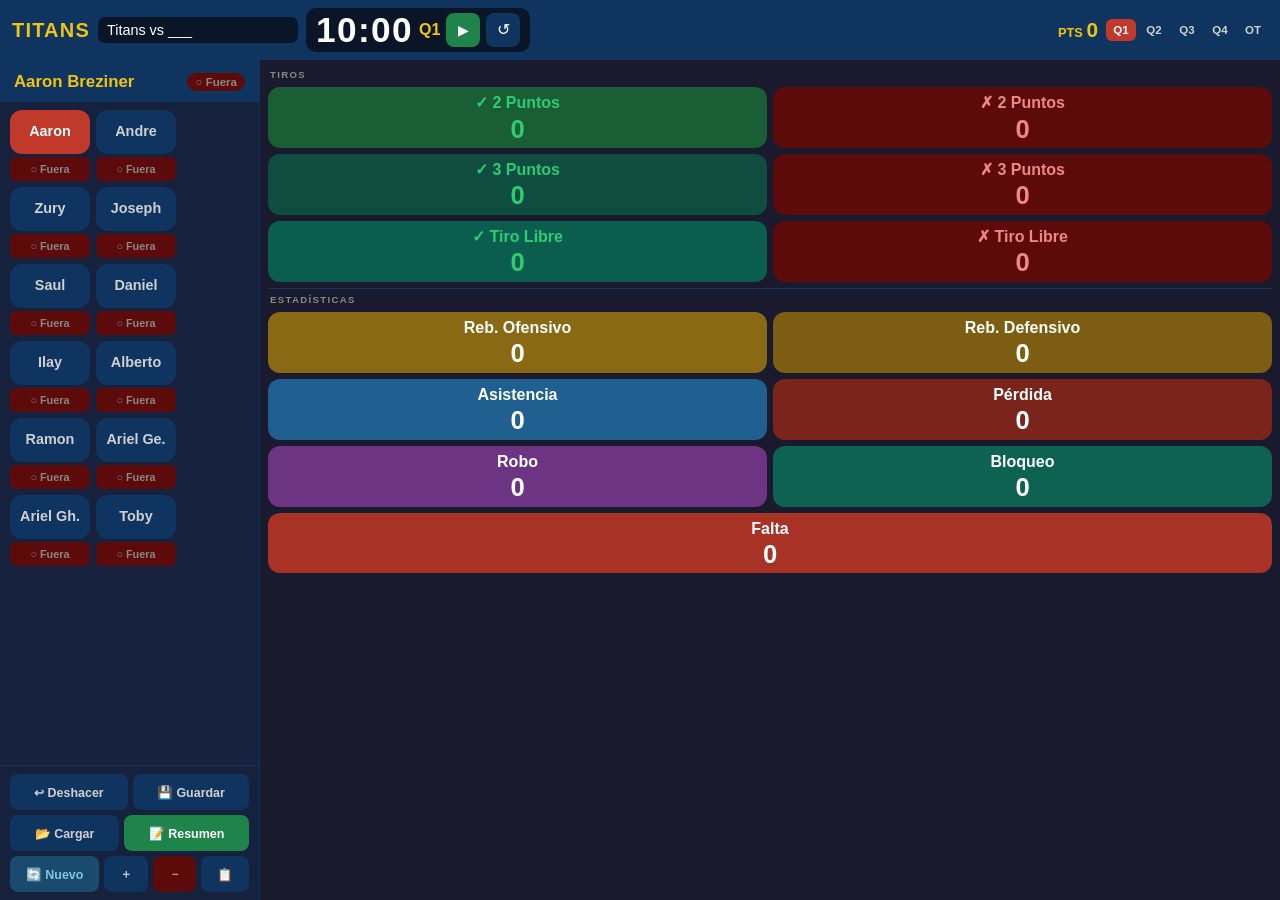
==== index.html @ 673db31d "Initial commit — Titans PWA stat tracker" ====
<!DOCTYPE html>
<html lang="es">
<head>
  <meta charset="UTF-8">
  <meta name="viewport" content="width=device-width, initial-scale=1, viewport-fit=cover">

  <!-- PWA / iOS -->
  <meta name="apple-mobile-web-app-capable" content="yes">
  <meta name="apple-mobile-web-app-status-bar-style" content="black-translucent">
  <meta name="apple-mobile-web-app-title" content="Titans">
  <meta name="theme-color" content="#1a1a2e">
  <link rel="apple-touch-icon" href="icon-192.svg">
  <link rel="manifest" href="manifest.json">

  <title>Titans Tracker</title>
  <link rel="stylesheet" href="style.css">
</head>
<body>
<div id="app">

  <!-- ═══ HEADER ═══════════════════════════════════════════════════════════ -->
  <header id="header">
    <div class="hd-brand">
      <span class="brand-text">TITANS</span>
      <input id="gameName" type="text" value="Titans vs ___"
             autocomplete="off" spellcheck="false" aria-label="Nombre del partido">
    </div>

    <div class="hd-clock">
      <div id="clockDisplay" class="clock-num">10:00</div>
      <span id="clockQuarter" class="clock-qtr">Q1</span>
      <button id="btnToggleClock" class="icon-btn play-btn" aria-label="Iniciar/Pausar">▶</button>
      <button id="btnResetClock"  class="icon-btn"          aria-label="Resetear cuarto">↺</button>
    </div>

    <div class="hd-right">
      <div class="score-box">PTS <span id="scoreVal">0</span></div>
      <div id="quarterSelector" class="qtr-sel" role="group" aria-label="Cuarto"></div>
    </div>
  </header>

  <!-- ═══ CUERPO (split en landscape) ════════════════════════════════════ -->
  <div class="app-body">

    <!-- Panel izquierdo (landscape) / sección superior (portrait) -->
    <aside id="panelLeft">

      <!-- Jugador activo -->
      <div id="activeBadge" class="active-badge">
        <div id="activeName" class="active-name">Selecciona un jugador</div>
        <div id="activeStatus" class="active-status"></div>
      </div>

      <!-- Lista de jugadores (scroll horizontal) -->
      <div id="playerList" class="player-list" role="list"></div>

      <!-- Log de acciones (solo visible en landscape) -->
      <div id="actionLog" class="action-log landscape-only"></div>

      <!-- Controles -->
      <div class="ctrl-bar">
        <button id="btnUndo"     class="ctrl-btn">↩ Deshacer</button>
        <button id="btnSave"     class="ctrl-btn">💾 Guardar</button>
        <button id="btnLoad"     class="ctrl-btn">📂 Cargar</button>
        <button id="btnReport"   class="ctrl-btn accent-btn">📝 Resumen</button>
        <button id="btnNewGame"  class="ctrl-btn new-game-btn">🔄 Nuevo</button>
        <button id="btnAdd"      class="ctrl-btn">＋</button>
        <button id="btnRemove"   class="ctrl-btn danger-btn">－</button>
        <button id="btnTable"    class="ctrl-btn">📋</button>
      </div>
    </aside>

    <!-- Panel derecho: botones de estadísticas -->
    <main id="panelRight">
      <div id="statGrid" class="stat-grid" role="group" aria-label="Estadísticas"></div>
    </main>

  </div><!-- /app-body -->

  <!-- ═══ TABLA (toggle) ══════════════════════════════════════════════════ -->
  <section id="tableSection" class="table-section hidden" aria-live="polite">
    <div class="table-topbar">
      <span>ESTADÍSTICAS EN VIVO</span>
      <button id="btnCloseTable" class="close-btn">✕</button>
    </div>
    <div class="table-scroll">
      <table id="statsTable"></table>
    </div>
  </section>

</div><!-- /app -->

<!-- Toast notifications -->
<div id="toast" role="status" aria-live="polite"></div>

<!-- SheetJS — cargado async; SW lo cachea para uso offline -->
<script src="https://cdn.sheetjs.com/xlsx-0.20.2/package/dist/xlsx.full.min.js" defer></script>
<script src="app.js" defer></script>
</body>
</html>
---- style.css ----
/* ═══ VARIABLES ══════════════════════════════════════════════════════════════ */
:root {
  --bg:      #1a1a2e;
  --bg2:     #16213e;
  --bg3:     #0f3460;
  --bg4:     #0a1628;
  --accent:  #c0392b;
  --yellow:  #f1c40f;
  --green:   #1e8449;
  --dkgreen: #0b3a20;
  --dkred:   #5c0a0a;
  --white:   #ffffff;
  --lt:      #d0d0d0;
  --mid:     #888888;
  --font:    -apple-system, "SF Pro Display", "Helvetica Neue", Arial, sans-serif;
  --radius:  12px;
  --hdr:     56px;    /* header height */
  --safe-b:  env(safe-area-inset-bottom, 0px);
}

/* ═══ RESET ══════════════════════════════════════════════════════════════════ */
*, *::before, *::after { box-sizing: border-box; margin: 0; padding: 0; }
html, body {
  height: 100%; width: 100%;
  background: var(--bg); color: var(--white);
  font-family: var(--font);
  overflow: hidden;
  -webkit-tap-highlight-color: transparent;
  -webkit-touch-callout: none;
  user-select: none;
}
button { border: none; cursor: pointer; font-family: var(--font); background: transparent; }
input  { border: none; outline: none; font-family: var(--font); color: var(--white); }

/* ═══ APP SHELL ══════════════════════════════════════════════════════════════ */
#app {
  display: flex;
  flex-direction: column;
  height: 100dvh;          /* dynamic viewport — respects iOS keyboard */
  max-height: 100dvh;
  overflow: hidden;
}

/* ═══ HEADER ════════════════════════════════════════════════════════════════ */
#header {
  display: flex;
  align-items: center;
  gap: 8px;
  padding: 0 12px;
  height: var(--hdr);
  background: var(--bg3);
  flex-shrink: 0;
  padding-top: env(safe-area-inset-top, 0px);
}

.hd-brand {
  display: flex;
  align-items: center;
  gap: 8px;
  flex: 0 0 auto;
}
.brand-text {
  font-size: 1.25rem;
  font-weight: 900;
  color: var(--yellow);
  letter-spacing: 0.06em;
  white-space: nowrap;
}
#gameName {
  background: var(--bg4);
  color: var(--white);
  font-size: 0.8rem;
  padding: 5px 9px;
  border-radius: 7px;
  width: 140px;
}
#gameName::placeholder { color: var(--mid); }

/* Clock block */
.hd-clock {
  display: flex;
  align-items: center;
  gap: 6px;
  background: var(--bg4);
  border-radius: 10px;
  padding: 4px 10px;
  flex: 0 0 auto;
}
.clock-num {
  font-size: 1.9rem;
  font-weight: 900;
  font-variant-numeric: tabular-nums;
  letter-spacing: 0.04em;
  color: var(--white);
  min-width: 3.8ch;
  transition: color 0.3s;
  line-height: 1;
}
.clock-num.red    { color: #e74c3c; }
.clock-num.yellow { color: var(--yellow); }
.clock-num.flash  { animation: flashRed 0.5s ease-in-out 4; }

@keyframes flashRed {
  0%, 100% { color: var(--white); }
  50%       { color: #e74c3c; }
}

.clock-qtr {
  font-size: 1rem;
  font-weight: 800;
  color: var(--yellow);
  min-width: 2ch;
}

.icon-btn {
  background: var(--bg3);
  color: var(--white);
  border-radius: 8px;
  width: 34px; height: 34px;
  font-size: 1rem;
  display: flex; align-items: center; justify-content: center;
  transition: background 0.15s;
  flex-shrink: 0;
}
.icon-btn:active  { opacity: 0.7; }
.play-btn         { background: var(--green); font-size: 0.9rem; }
.play-btn.paused  { background: var(--accent); }

/* Quarter + Score */
.hd-right {
  display: flex;
  align-items: center;
  gap: 8px;
  margin-left: auto;
  flex-shrink: 0;
}
.score-box {
  font-size: 0.8rem;
  font-weight: 700;
  color: var(--yellow);
  white-space: nowrap;
}
.score-box span { font-size: 1.3rem; }

.qtr-sel { display: flex; gap: 3px; }
.qtr-sel button {
  background: var(--bg3);
  color: var(--lt);
  font-size: 0.72rem;
  font-weight: 700;
  padding: 5px 6px;
  border-radius: 6px;
  min-width: 30px;
  transition: background 0.12s, color 0.12s;
}
.qtr-sel button.active { background: var(--accent); color: var(--white); }
.qtr-sel button:active { opacity: 0.7; }

/* ═══ APP BODY (split layout on landscape) ═══════════════════════════════════ */
.app-body {
  display: flex;
  flex-direction: column;
  flex: 1;
  overflow: hidden;
  min-height: 0;
}

/* Landscape: side-by-side */
@media (orientation: landscape) and (min-width: 680px) {
  .app-body {
    flex-direction: row;
  }
  #panelLeft {
    width: 260px;
    min-width: 220px;
    max-width: 300px;
    flex-shrink: 0;
    border-right: 1px solid var(--bg3);
    overflow-y: auto;
    display: flex !important;
    flex-direction: column;
  }
  #panelRight {
    flex: 1;
    min-width: 0;
  }
  .landscape-only { display: flex !important; }
  .player-list {
    flex-wrap: wrap !important;
    overflow-x: visible !important;
    overflow-y: auto !important;
  }
  .player-wrap { flex-direction: column; }
}

/* ═══ LEFT PANEL ════════════════════════════════════════════════════════════ */
#panelLeft {
  background: var(--bg2);
  flex-shrink: 0;
  display: flex;
  flex-direction: column;
  gap: 0;
}

/* Active player badge */
.active-badge {
  padding: 8px 14px 6px;
  background: var(--bg3);
  display: flex;
  align-items: center;
  justify-content: space-between;
  flex-shrink: 0;
  min-height: 42px;
}
.active-name {
  font-size: 1.05rem;
  font-weight: 800;
  color: var(--yellow);
  white-space: nowrap;
  overflow: hidden;
  text-overflow: ellipsis;
}
.active-status {
  font-size: 0.72rem;
  font-weight: 600;
  padding: 3px 8px;
  border-radius: 20px;
  white-space: nowrap;
  flex-shrink: 0;
  margin-left: 8px;
}
.active-status.in  { background: var(--dkgreen); color: #2ecc71; }
.active-status.out { background: var(--dkred);   color: var(--mid); }

/* Player list — horizontal scroll on portrait, wrap on landscape */
.player-list {
  display: flex;
  flex-direction: row;
  flex-wrap: nowrap;
  overflow-x: auto;
  overflow-y: hidden;
  gap: 6px;
  padding: 8px 10px;
  background: var(--bg2);
  flex-shrink: 0;
  -webkit-overflow-scrolling: touch;
  scrollbar-width: none;
}
.player-list::-webkit-scrollbar { display: none; }

.player-wrap {
  display: flex;
  flex-direction: column;
  gap: 3px;
  flex-shrink: 0;
}

/* Main player selection button */
.player-btn {
  background: var(--bg3);
  color: var(--lt);
  font-size: 0.82rem;
  font-weight: 700;
  padding: 8px 10px;
  border-radius: var(--radius);
  min-width: 72px;
  min-height: 44px;
  text-align: center;
  transition: background 0.12s, box-shadow 0.12s;
  line-height: 1.2;
  position: relative;
}
.player-btn.selected {
  background: var(--accent);
  color: var(--white);
}
.player-btn.on-court {
  box-shadow: 0 0 0 2.5px #2ecc71;
}
.player-btn.selected.on-court {
  box-shadow: 0 0 0 2.5px #2ecc71, 0 0 12px rgba(46,204,113,0.35);
}
.player-btn:active { opacity: 0.75; }

/* Court toggle */
.court-btn {
  font-size: 0.68rem;
  font-weight: 700;
  padding: 3px 6px;
  border-radius: 6px;
  min-height: 24px;
  background: var(--dkred);
  color: var(--mid);
  text-align: center;
  transition: background 0.12s, color 0.12s;
}
.court-btn.in {
  background: var(--dkgreen);
  color: #2ecc71;
}
.court-btn:active { opacity: 0.7; }

/* Action log (landscape only) */
.action-log {
  display: none;
  flex-direction: column;
  gap: 3px;
  padding: 8px 10px;
  overflow-y: auto;
  flex: 1;
  min-height: 0;
}
.log-entry {
  font-size: 0.72rem;
  color: var(--lt);
  padding: 3px 6px;
  border-radius: 5px;
  background: var(--bg4);
  white-space: nowrap;
  overflow: hidden;
  text-overflow: ellipsis;
}
.log-entry.undo { color: #e74c3c; }

/* Controls bar */
.ctrl-bar {
  display: flex;
  flex-wrap: wrap;
  gap: 5px;
  padding: 8px 10px;
  padding-bottom: max(8px, var(--safe-b));
  background: var(--bg2);
  border-top: 1px solid var(--bg3);
  flex-shrink: 0;
}
.ctrl-btn {
  background: var(--bg3);
  color: var(--lt);
  font-size: 0.78rem;
  font-weight: 600;
  padding: 8px 10px;
  border-radius: 8px;
  min-height: 36px;
  flex: 1 1 auto;
  white-space: nowrap;
  transition: opacity 0.12s;
}
.ctrl-btn:active  { opacity: 0.65; }
.ctrl-btn.accent-btn   { background: var(--green);  color: var(--white); font-weight: 700; }
.ctrl-btn.danger-btn   { background: var(--dkred);  color: #e88; }
.ctrl-btn.new-game-btn { background: #1a4a6e;       color: #7ec8e3; font-weight: 700; }

/* ═══ STAT GRID ══════════════════════════════════════════════════════════════ */
#panelRight {
  flex: 1;
  min-height: 0;
  display: flex;
  flex-direction: column;
  overflow: hidden;
}

.stat-grid {
  display: grid;
  grid-template-columns: 1fr 1fr;
  gap: 6px;
  padding: 8px;
  flex: 1;
  overflow-y: auto;
  align-content: start;
  -webkit-overflow-scrolling: touch;
  scrollbar-width: none;
}
.stat-grid::-webkit-scrollbar { display: none; }

/* Section dividers inside the stat grid */
.stat-section-label {
  grid-column: 1 / -1;
  font-size: 0.6rem;
  font-weight: 800;
  color: var(--mid);
  letter-spacing: 0.14em;
  text-transform: uppercase;
  padding: 4px 2px 0;
  border-top: 1px solid var(--bg3);
  line-height: 1.4;
}
.stat-section-label:first-child { border-top: none; padding-top: 0; }

.stat-btn {
  background: var(--btn-color, var(--bg3));
  color: var(--white);
  border-radius: var(--radius);
  display: flex;
  flex-direction: column;
  align-items: center;
  justify-content: center;
  gap: 4px;
  padding: 6px 8px;
  min-height: 52px;
  font-weight: 700;
  transition: opacity 0.1s;
  position: relative;
  overflow: hidden;
}
.stat-btn:active { opacity: 0.75; }

/* Ripple on tap */
.stat-btn::after {
  content: '';
  position: absolute;
  inset: 0;
  background: rgba(255,255,255,0.15);
  border-radius: inherit;
  transform: scale(0);
  opacity: 0;
  transition: transform 0.2s ease-out, opacity 0.2s;
}
.stat-btn.tapped::after {
  transform: scale(1);
  opacity: 1;
}

/* Pop animation */
@keyframes pop {
  0%   { transform: scale(1); }
  35%  { transform: scale(0.91); }
  100% { transform: scale(1); }
}
.stat-btn.tapped { animation: pop 0.18s ease-out; }

.stat-label {
  font-size: clamp(0.72rem, 1.8vw, 0.92rem);
  line-height: 1.2;
  text-align: center;
  pointer-events: none;
}
.stat-count {
  font-size: clamp(1.1rem, 3vw, 1.5rem);
  font-weight: 900;
  font-variant-numeric: tabular-nums;
  line-height: 1;
  pointer-events: none;
}

/* ═══ TABLE ══════════════════════════════════════════════════════════════════ */
.table-section {
  background: var(--bg2);
  border-top: 2px solid var(--bg3);
  display: flex;
  flex-direction: column;
  max-height: 45vh;
  flex-shrink: 0;
  transition: max-height 0.25s ease;
}
.table-section.hidden { display: none; }

.table-topbar {
  display: flex;
  justify-content: space-between;
  align-items: center;
  padding: 6px 12px;
  font-size: 0.75rem;
  font-weight: 700;
  color: var(--mid);
  letter-spacing: 0.08em;
  flex-shrink: 0;
}
.close-btn {
  color: var(--mid);
  font-size: 1rem;
  padding: 4px 8px;
}
.close-btn:active { color: var(--white); }

.table-scroll {
  overflow: auto;
  -webkit-overflow-scrolling: touch;
  flex: 1;
}

#statsTable {
  border-collapse: collapse;
  min-width: 100%;
  font-size: 0.78rem;
  white-space: nowrap;
}
#statsTable th {
  background: var(--bg3);
  color: var(--yellow);
  font-weight: 700;
  padding: 6px 8px;
  text-align: center;
  position: sticky;
  top: 0;
  z-index: 2;
}
#statsTable td {
  padding: 5px 8px;
  text-align: center;
  color: var(--lt);
  border-bottom: 1px solid var(--bg3);
}
#statsTable td:first-child, #statsTable th:first-child {
  text-align: left;
  position: sticky;
  left: 0;
  background: var(--bg4);
  z-index: 1;
  min-width: 110px;
  font-weight: 600;
}
#statsTable th:first-child { background: var(--bg3); z-index: 3; }
#statsTable tr:nth-child(even) td { background: var(--bg2); }
#statsTable tr:nth-child(even) td:first-child { background: #111c30; }
#statsTable tr.selected td { background: rgba(192,57,43,0.18); }
#statsTable tr.selected td:first-child { background: rgba(192,57,43,0.25); }
#statsTable .total-row td { background: var(--bg3) !important; color: var(--yellow); font-weight: 700; }

/* ═══ TOAST ══════════════════════════════════════════════════════════════════ */
#toast {
  position: fixed;
  bottom: calc(80px + var(--safe-b));
  left: 50%;
  transform: translateX(-50%) translateY(12px);
  background: rgba(15,52,96,0.97);
  color: var(--white);
  font-size: 0.85rem;
  font-weight: 600;
  padding: 10px 22px;
  border-radius: 24px;
  border: 1px solid var(--bg3);
  pointer-events: none;
  opacity: 0;
  transition: opacity 0.2s, transform 0.2s;
  z-index: 999;
  white-space: nowrap;
  backdrop-filter: blur(8px);
}
#toast.show {
  opacity: 1;
  transform: translateX(-50%) translateY(0);
}

/* ═══ SCROLLBAR (desktop) ════════════════════════════════════════════════════ */
::-webkit-scrollbar       { width: 5px; height: 5px; }
::-webkit-scrollbar-track { background: var(--bg); }
::-webkit-scrollbar-thumb { background: var(--bg3); border-radius: 3px; }

/* ═══ LANDSCAPE PHONE (iPhone horizontal) ════════════════════════════════════ */
@media (orientation: landscape) and (max-width: 679px) {
  :root { --hdr: 46px; }
  .clock-num { font-size: 1.4rem; }
  .stat-btn  { min-height: 40px; }
  .stat-count { font-size: 1rem; }
}

/* ═══ LARGE TABLET / DESKTOP (iPad Pro, Mac) ════════════════════════════════ */
@media (min-width: 1024px) {
  :root { --hdr: 60px; }
  .stat-label  { font-size: 1rem; }
  .stat-count  { font-size: 1.6rem; }
  .clock-num   { font-size: 2.2rem; }
  .player-btn  { min-width: 80px; font-size: 0.9rem; }
  #gameName    { width: 200px; font-size: 0.9rem; }
}

/* ═══ SHOT BUTTONS ═══════════════════════════════════════════════════════════ */
.shot-made { color: #2ecc71 !important; }
.shot-miss { color: #e88 !important; }

/* ═══ FOULED-OUT STATES ══════════════════════════════════════════════════════ */
.player-btn.fouled-out {
  background: #2a0a0a;
  color: var(--mid);
  opacity: 0.8;
}
.player-btn.fouled-out.selected {
  background: #3a0f0f;
  box-shadow: 0 0 0 2px var(--accent);
}
.court-btn.fouled-out {
  background: #3a0f0f;
  color: var(--accent);
  font-weight: 800;
}
.active-status.fouled-out {
  background: var(--accent);
  color: var(--white);
}

/* ═══ FALT COLORING IN TABLE ═════════════════════════════════════════════════ */
#statsTable td.falt-4 { color: var(--yellow); font-weight: 700; }
#statsTable td.falt-5 { color: #e74c3c; font-weight: 900; }

/* Row highlight for fouled-out players in table */
#statsTable tr.row-fouled-out td { color: var(--mid); }
#statsTable tr.row-fouled-out td:first-child { color: #e88; }

/* Footnote row at table bottom */
#statsTable tfoot td.foul-note {
  color: var(--accent);
  font-size: 0.7rem;
  font-style: italic;
  padding: 4px 8px;
  text-align: left;
  background: var(--bg2) !important;
}

/* Log entry for foul-out events */
.log-entry.foul-out-entry {
  color: var(--accent);
  font-weight: 700;
  background: rgba(192,57,43,0.12);
}
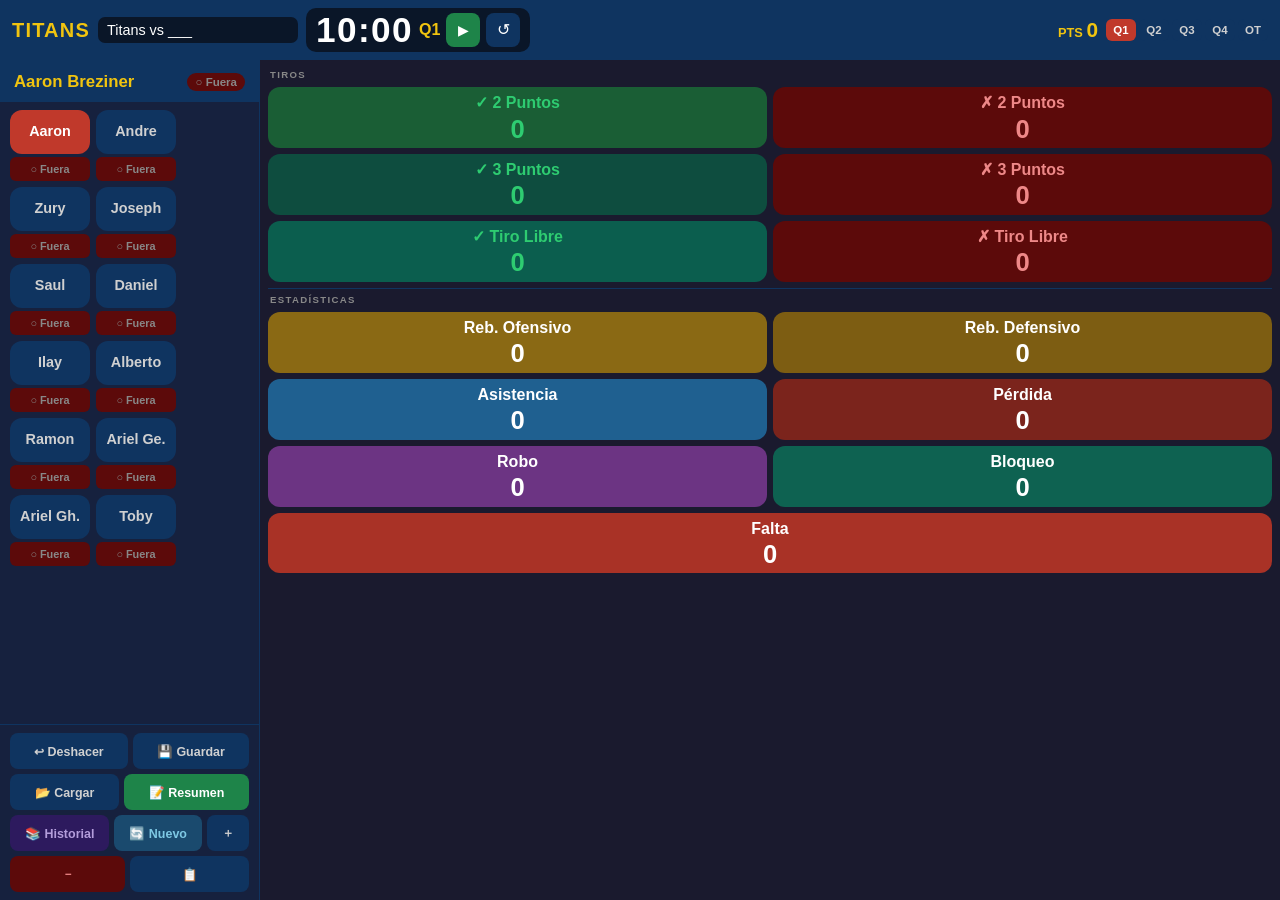
==== commit 6b3ddc7f: "Add match history tracking with season stats and player progression" ====
--- a/index.html
+++ b/index.html
@@ -62,8 +62,9 @@
         <button id="btnUndo"     class="ctrl-btn">↩ Deshacer</button>
         <button id="btnSave"     class="ctrl-btn">💾 Guardar</button>
         <button id="btnLoad"     class="ctrl-btn">📂 Cargar</button>
-        <button id="btnReport"   class="ctrl-btn accent-btn">📝 Resumen</button>
-        <button id="btnNewGame"  class="ctrl-btn new-game-btn">🔄 Nuevo</button>
+        <button id="btnReport"    class="ctrl-btn accent-btn">📝 Resumen</button>
+        <button id="btnHistorial" class="ctrl-btn hist-btn">📚 Historial</button>
+        <button id="btnNewGame"   class="ctrl-btn new-game-btn">🔄 Nuevo</button>
         <button id="btnAdd"      class="ctrl-btn">＋</button>
         <button id="btnRemove"   class="ctrl-btn danger-btn">－</button>
         <button id="btnTable"    class="ctrl-btn">📋</button>
--- a/style.css
+++ b/style.css
@@ -348,7 +348,8 @@
 .ctrl-btn:active  { opacity: 0.65; }
 .ctrl-btn.accent-btn   { background: var(--green);  color: var(--white); font-weight: 700; }
 .ctrl-btn.danger-btn   { background: var(--dkred);  color: #e88; }
-.ctrl-btn.new-game-btn { background: #1a4a6e;       color: #7ec8e3; font-weight: 700; }
+.ctrl-btn.new-game-btn { background: #1a4a6e; color: #7ec8e3; font-weight: 700; }
+.ctrl-btn.hist-btn     { background: #2d1a5e; color: #b39ddb; font-weight: 700; }
 
 /* ═══ STAT GRID ══════════════════════════════════════════════════════════════ */
 #panelRight {
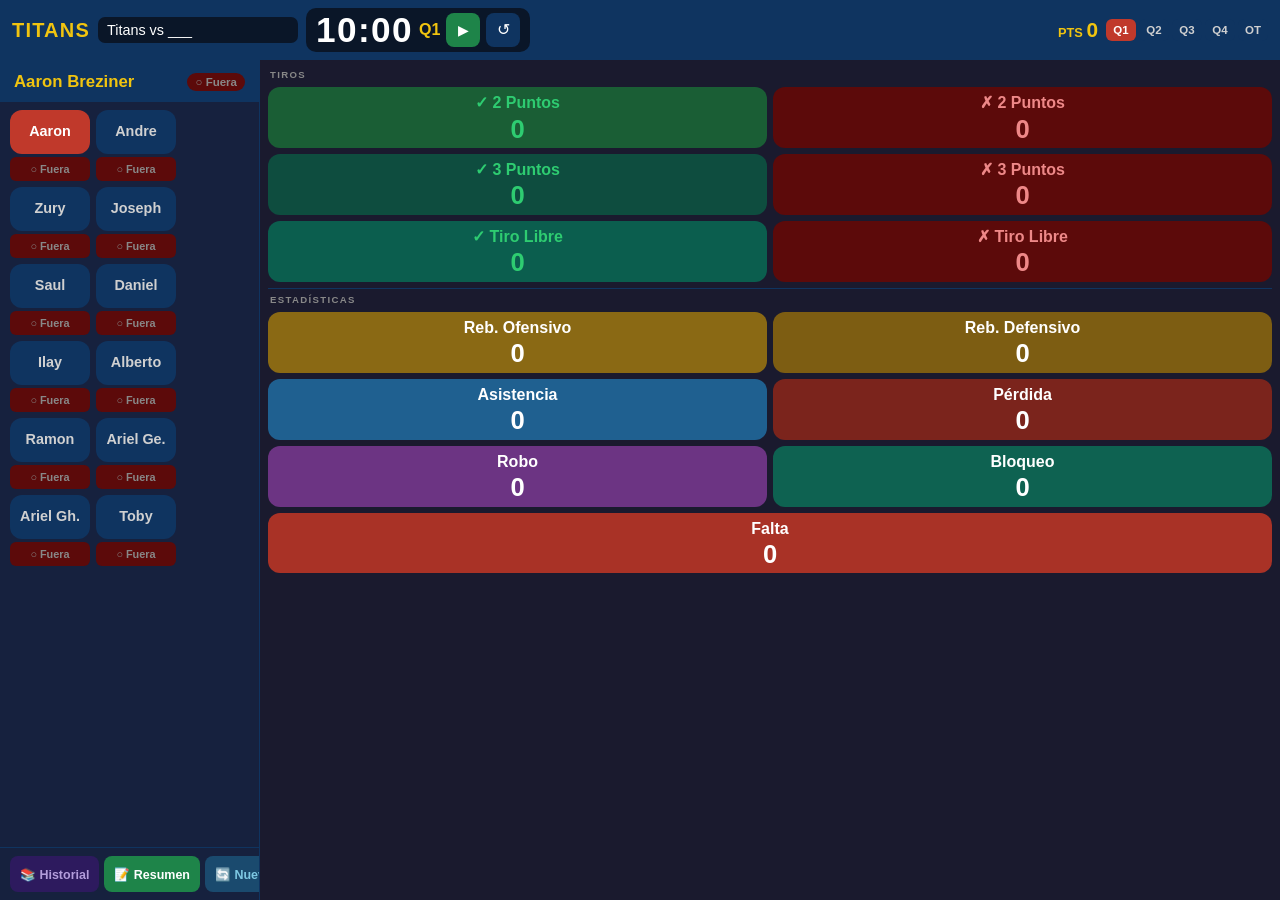
==== commit 2de5f2d8: "Reorder ctrl-bar: put Historial and Resumen first so they're visible without scrolling on mobile Co-" ====
--- a/index.html
+++ b/index.html
@@ -59,15 +59,15 @@
 
       <!-- Controles -->
       <div class="ctrl-bar">
+        <button id="btnHistorial" class="ctrl-btn hist-btn">📚 Historial</button>
+        <button id="btnReport"    class="ctrl-btn accent-btn">📝 Resumen</button>
+        <button id="btnNewGame"   class="ctrl-btn new-game-btn">🔄 Nuevo</button>
         <button id="btnUndo"     class="ctrl-btn">↩ Deshacer</button>
+        <button id="btnTable"    class="ctrl-btn">📋</button>
         <button id="btnSave"     class="ctrl-btn">💾 Guardar</button>
         <button id="btnLoad"     class="ctrl-btn">📂 Cargar</button>
-        <button id="btnReport"    class="ctrl-btn accent-btn">📝 Resumen</button>
-        <button id="btnHistorial" class="ctrl-btn hist-btn">📚 Historial</button>
-        <button id="btnNewGame"   class="ctrl-btn new-game-btn">🔄 Nuevo</button>
         <button id="btnAdd"      class="ctrl-btn">＋</button>
         <button id="btnRemove"   class="ctrl-btn danger-btn">－</button>
-        <button id="btnTable"    class="ctrl-btn">📋</button>
       </div>
     </aside>
 
--- a/style.css
+++ b/style.css
@@ -325,14 +325,18 @@
 /* Controls bar */
 .ctrl-bar {
   display: flex;
-  flex-wrap: wrap;
+  flex-wrap: nowrap;
+  overflow-x: auto;
   gap: 5px;
   padding: 8px 10px;
   padding-bottom: max(8px, var(--safe-b));
   background: var(--bg2);
   border-top: 1px solid var(--bg3);
   flex-shrink: 0;
-}
+  -webkit-overflow-scrolling: touch;
+  scrollbar-width: none;
+}
+.ctrl-bar::-webkit-scrollbar { display: none; }
 .ctrl-btn {
   background: var(--bg3);
   color: var(--lt);
@@ -341,7 +345,7 @@
   padding: 8px 10px;
   border-radius: 8px;
   min-height: 36px;
-  flex: 1 1 auto;
+  flex: 0 0 auto;
   white-space: nowrap;
   transition: opacity 0.12s;
 }
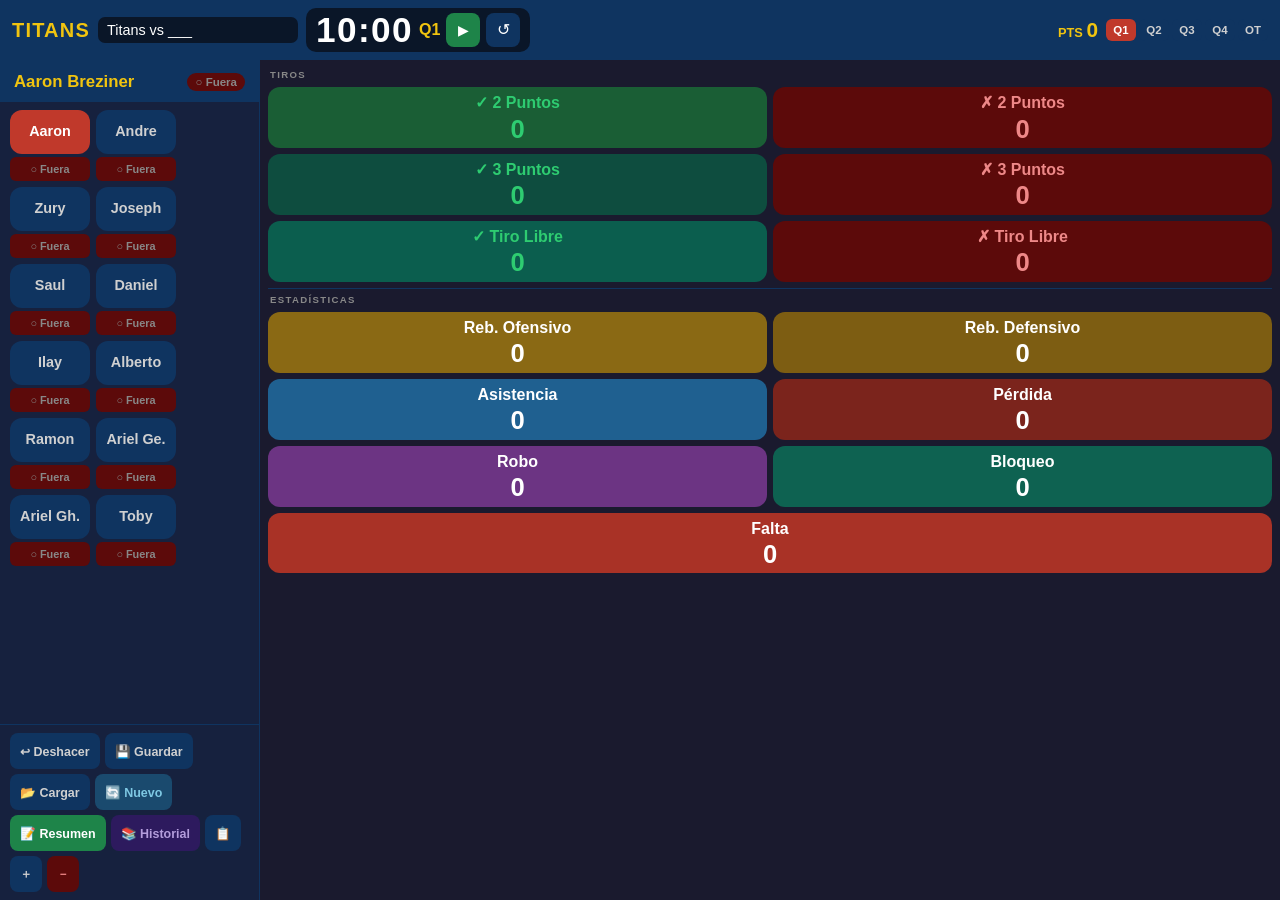
==== commit 8f65b40d: "Restore ctrl-bar wrapping and button order Allow 2-row layout (flex-wrap: wrap). Order: Deshacer, Gu" ====
--- a/index.html
+++ b/index.html
@@ -59,15 +59,15 @@
 
       <!-- Controles -->
       <div class="ctrl-bar">
+        <button id="btnUndo"      class="ctrl-btn">↩ Deshacer</button>
+        <button id="btnSave"      class="ctrl-btn">💾 Guardar</button>
+        <button id="btnLoad"      class="ctrl-btn">📂 Cargar</button>
+        <button id="btnNewGame"   class="ctrl-btn new-game-btn">🔄 Nuevo</button>
+        <button id="btnReport"    class="ctrl-btn accent-btn">📝 Resumen</button>
         <button id="btnHistorial" class="ctrl-btn hist-btn">📚 Historial</button>
-        <button id="btnReport"    class="ctrl-btn accent-btn">📝 Resumen</button>
-        <button id="btnNewGame"   class="ctrl-btn new-game-btn">🔄 Nuevo</button>
-        <button id="btnUndo"     class="ctrl-btn">↩ Deshacer</button>
-        <button id="btnTable"    class="ctrl-btn">📋</button>
-        <button id="btnSave"     class="ctrl-btn">💾 Guardar</button>
-        <button id="btnLoad"     class="ctrl-btn">📂 Cargar</button>
-        <button id="btnAdd"      class="ctrl-btn">＋</button>
-        <button id="btnRemove"   class="ctrl-btn danger-btn">－</button>
+        <button id="btnTable"     class="ctrl-btn">📋</button>
+        <button id="btnAdd"       class="ctrl-btn">＋</button>
+        <button id="btnRemove"    class="ctrl-btn danger-btn">－</button>
       </div>
     </aside>
 
@@ -96,6 +96,6 @@
 
 <!-- SheetJS — cargado async; SW lo cachea para uso offline -->
 <script src="https://cdn.sheetjs.com/xlsx-0.20.2/package/dist/xlsx.full.min.js" defer></script>
-<script src="app.js" defer></script>
+<script src="app.js?v=6" defer></script>
 </body>
 </html>
--- a/style.css
+++ b/style.css
@@ -325,18 +325,14 @@
 /* Controls bar */
 .ctrl-bar {
   display: flex;
-  flex-wrap: nowrap;
-  overflow-x: auto;
+  flex-wrap: wrap;
   gap: 5px;
   padding: 8px 10px;
   padding-bottom: max(8px, var(--safe-b));
   background: var(--bg2);
   border-top: 1px solid var(--bg3);
   flex-shrink: 0;
-  -webkit-overflow-scrolling: touch;
-  scrollbar-width: none;
-}
-.ctrl-bar::-webkit-scrollbar { display: none; }
+}
 .ctrl-btn {
   background: var(--bg3);
   color: var(--lt);
